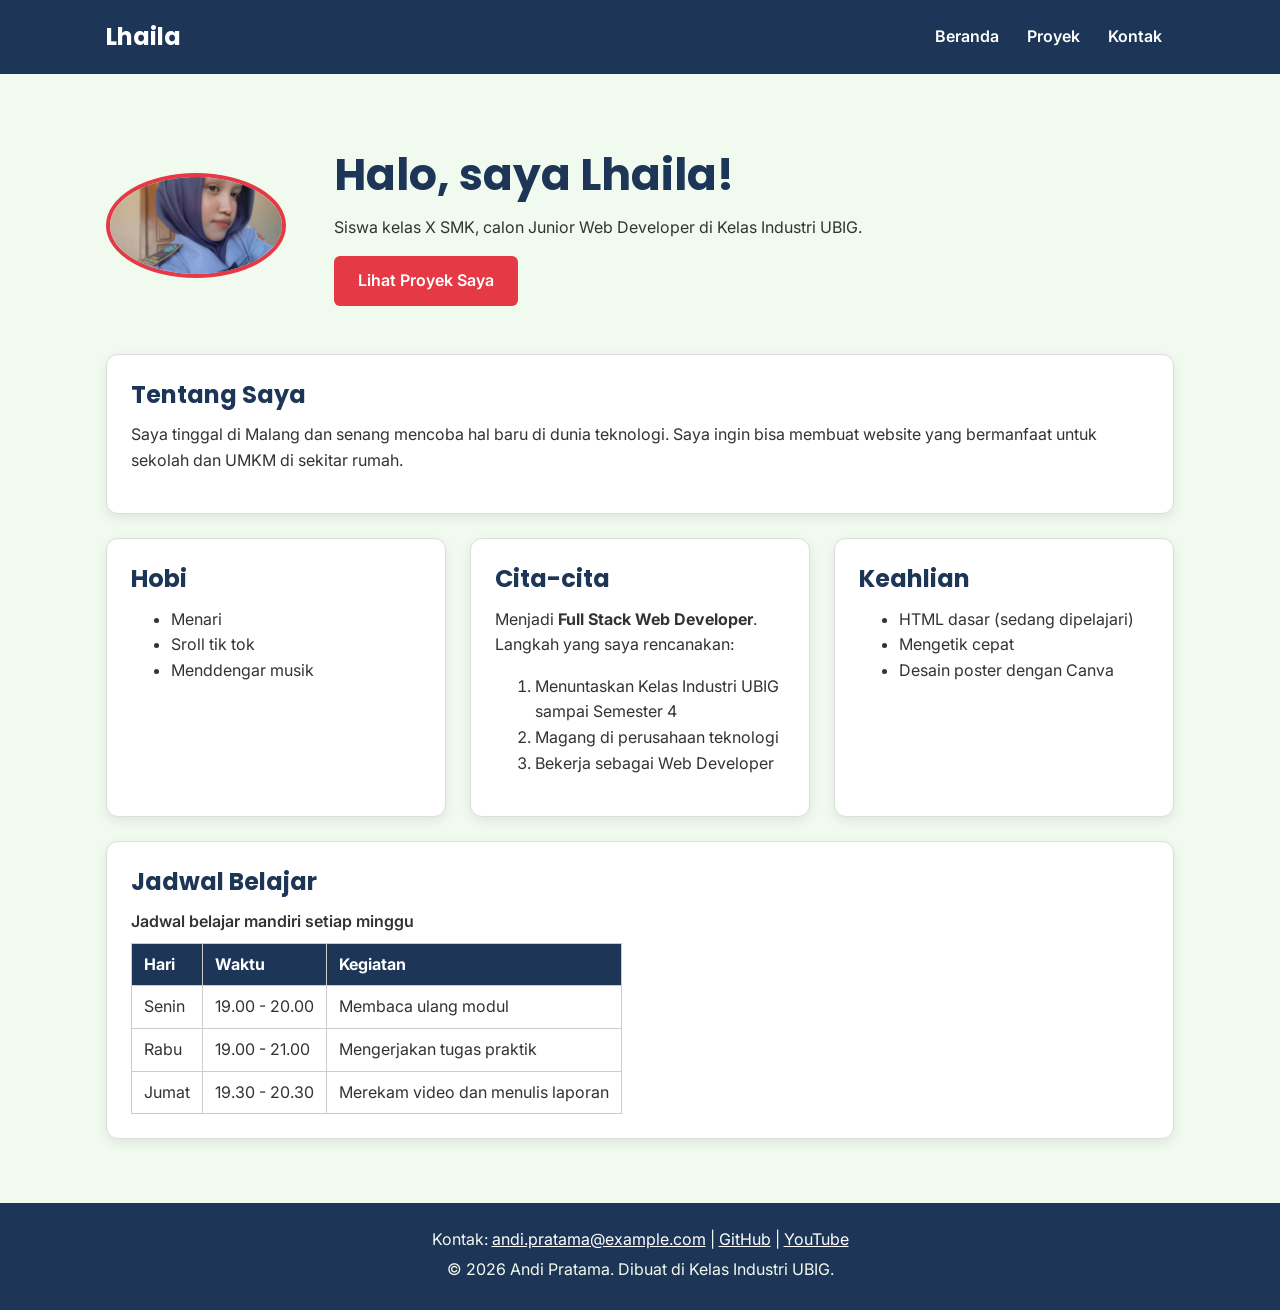
==== index.html @ 0bfcbf05 "feat: menambahkan html pertama" ====
<!DOCTYPE html>
<html lang="id">
<head>
  <meta charset="UTF-8">
  <meta name="viewport" content="width=device-width, initial-scale=1.0">
  <title>Lhaila | Beranda</title>
  <link rel="preconnect" href="https://fonts.googleapis.com">
  <link rel="preconnect" href="https://fonts.gstatic.com" crossorigin>
  <link href="https://fonts.googleapis.com/css2?family=Inter:wght@400;600&family=Poppins:wght@600;700&display=swap" rel="stylesheet">
  <link rel="stylesheet" href="css/style.css">
</head>
<body>
  <header>
    <div class="container navbar">
      <h1>Lhaila</h1>
      <nav class="menu-laptop">
        <ul>
          <li><a href="index.html">Beranda</a></li>
          <li><a href="proyek.html">Proyek</a></li>
          <li><a href="kontak.html">Kontak</a></li>
        </ul>
      </nav>
      <!-- Tantangan: menu ponsel yang bisa dibuka-tutup -->
      <details class="menu-ponsel">
        <summary>Menu</summary>
        <nav>
          <ul>
            <li><a href="index.html">Beranda</a></li>
            <li><a href="proyek.html">Proyek</a></li>
            <li><a href="kontak.html">Kontak</a></li>
          </ul>
        </nav>
      </details>
    </div>
  </header>

  <main>
    <div class="container">
      <section class="hero">
        <img src="img/fotoo lhaila.jpeg" alt="Foto profil Andi Pratama" width="180">
        <div>
          <h2>Halo, saya Lhaila!</h2>
          <p>Siswa kelas X SMK, calon Junior Web Developer di Kelas Industri UBIG.</p>
          <a href="proyek.html" class="tombol">Lihat Proyek Saya</a>
        </div>
      </section>

      <section class="kartu">
        <h2>Tentang Saya</h2>
        <p>Saya tinggal di Malang dan senang mencoba hal baru di dunia teknologi. Saya ingin bisa membuat website yang bermanfaat untuk sekolah dan UMKM di sekitar rumah.</p>
      </section>

      <div class="daftar-kartu">
        <section class="kartu">
          <h2>Hobi</h2>
          <ul>
            <li>Menari</li>
            <li>Sroll tik tok</li>
            <li>Menddengar musik</li>
          </ul>
        </section>

        <section class="kartu">
          <h2>Cita-cita</h2>
          <p>Menjadi <strong>Full Stack Web Developer</strong>. Langkah yang saya rencanakan:</p>
          <ol>
            <li>Menuntaskan Kelas Industri UBIG sampai Semester 4</li>
            <li>Magang di perusahaan teknologi</li>
            <li>Bekerja sebagai Web Developer</li>
          </ol>
        </section>

        <section class="kartu">
          <h2>Keahlian</h2>
          <ul>
            <li>HTML dasar (sedang dipelajari)</li>
            <li>Mengetik cepat</li>
            <li>Desain poster dengan Canva</li>
          </ul>
        </section>
      </div>

      <section class="kartu">
        <h2>Jadwal Belajar</h2>
        <table>
          <caption>Jadwal belajar mandiri setiap minggu</caption>
          <thead>
            <tr>
              <th>Hari</th>
              <th>Waktu</th>
              <th>Kegiatan</th>
            </tr>
          </thead>
          <tbody>
            <tr>
              <td>Senin</td>
              <td>19.00 - 20.00</td>
              <td>Membaca ulang modul</td>
            </tr>
            <tr>
              <td>Rabu</td>
              <td>19.00 - 21.00</td>
              <td>Mengerjakan tugas praktik</td>
            </tr>
            <tr>
              <td>Jumat</td>
              <td>19.30 - 20.30</td>
              <td>Merekam video dan menulis laporan</td>
            </tr>
          </tbody>
        </table>
      </section>
    </div>
  </main>

  <footer>
    <p>Kontak: <a href="mailto:andi.pratama@example.com">andi.pratama@example.com</a> |
      <a href="https://github.com/" target="_blank">GitHub</a> |
      <a href="https://www.youtube.com/" target="_blank">YouTube</a></p>
    <p>&copy; 2026 Andi Pratama. Dibuat di Kelas Industri UBIG.</p>
  </footer>
</body>
</html>
---- css/style.css ----
/* Gaya portofolio Andi Pratama
   Palet: #1D3557 (utama), #E63946 (aksen), #F1FAEE (latar)
   Huruf: Poppins (judul), Inter (isi)
   Tata letak: mobile first, titik ubah 768px (tablet) dan 1024px (laptop) */

/* 1. Reset */
* {
  box-sizing: border-box;
  margin: 0;
}

img {
  max-width: 100%;
  height: auto;
}

/* 2. Dasar halaman: warna dan huruf */
body {
  font-family: "Inter", Arial, sans-serif;
  font-size: 1rem;
  line-height: 1.6;
  color: #333333;
  background-color: #F1FAEE;
}

h1, h2, h3 {
  font-family: "Poppins", Arial, sans-serif;
  color: #1D3557;
  line-height: 1.3;
}

h2 {
  margin-bottom: 0.75rem;
}

p, ul, ol {
  margin-bottom: 1rem;
}

a {
  color: #E63946;
}

/* 3. Wadah, header, dan menu */
.container {
  max-width: 1100px;
  margin: 0 auto;
  padding: 0 1rem;
}

header {
  background-color: #1D3557;
  color: #FFFFFF;
  padding: 1rem 0;
}

header h1 {
  color: #FFFFFF;
  font-size: 1.5rem;
}

.navbar {
  display: flex;
  flex-wrap: wrap;
  justify-content: space-between;
  align-items: center;
  gap: 0.5rem;
}

nav ul {
  display: flex;
  gap: 0.25rem;
  padding: 0;
  margin: 0;
  list-style: none;
}

nav a {
  display: inline-block;
  padding: 0.5rem 0.75rem;
  border-radius: 6px;
  color: #FFFFFF;
  font-weight: 600;
  text-decoration: none;
}

/* Tantangan: menu ponsel buka-tutup dengan details */
.menu-laptop {
  display: none;
}

.menu-ponsel summary {
  padding: 0.5rem 0.75rem;
  border: 1px solid #FFFFFF;
  border-radius: 6px;
  font-weight: 600;
  cursor: pointer;
}

.menu-ponsel ul {
  flex-direction: column;
  margin-top: 0.5rem;
}

/* 4. Isi utama, hero, dan kartu */
main {
  padding: 1.5rem 0;
}

.hero {
  display: flex;
  flex-direction: column;
  align-items: center;
  gap: 1.5rem;
  padding: 1rem 0 2rem;
  text-align: center;
}

.hero img {
  border: 4px solid #E63946;
  border-radius: 50%;
}

.hero h2 {
  font-size: 2rem;
}

.tombol {
  display: inline-block;
  padding: 0.75rem 1.5rem;
  border-radius: 6px;
  background-color: #E63946;
  color: #FFFFFF;
  font-weight: 600;
  text-decoration: none;
}

.kartu {
  background-color: #FFFFFF;
  padding: 1rem;
  margin-bottom: 1.5rem;
  border: 1px solid #DDDDDD;
  border-radius: 12px;
  box-shadow: 0 4px 12px rgba(0, 0, 0, 0.08);
}

.daftar-kartu {
  display: flex;
  flex-wrap: wrap;
  gap: 1.5rem;
  margin-bottom: 1.5rem;
}

.daftar-kartu .kartu {
  flex: 1 1 280px;
  margin-bottom: 0;
}

article img {
  border-radius: 8px;
  border: 1px solid #DDDDDD;
}

/* 5. Tabel */
table {
  border-collapse: collapse;
}

caption {
  font-weight: 600;
  text-align: left;
  margin-bottom: 0.5rem;
}

th, td {
  border: 1px solid #CCCCCC;
  padding: 0.5rem 0.75rem;
  text-align: left;
}

th {
  background-color: #1D3557;
  color: #FFFFFF;
}

/* 6. Form */
label {
  font-weight: 600;
}

input, select, textarea {
  width: 100%;
  max-width: 22rem;
  padding: 0.6rem;
  margin-top: 0.25rem;
  border: 1px solid #CCCCCC;
  border-radius: 6px;
  font-family: inherit;
  font-size: 1rem;
}

button {
  padding: 0.75rem 1.5rem;
  border: none;
  border-radius: 6px;
  background-color: #E63946;
  color: #FFFFFF;
  font-family: inherit;
  font-size: 1rem;
  font-weight: 600;
  cursor: pointer;
}

/* 7. Footer */
footer {
  background-color: #1D3557;
  color: #F1FAEE;
  text-align: center;
  padding: 1.5rem;
}

footer p {
  margin-bottom: 0.25rem;
}

footer a {
  color: #FFFFFF;
}

/* 8. Tablet: lebar layar 768px ke atas */
@media (min-width: 768px) {
  .menu-laptop {
    display: block;
  }

  .menu-ponsel {
    display: none;
  }

  .hero {
    flex-direction: row;
    padding: 2rem 0 3rem;
    text-align: left;
  }

  .kartu {
    padding: 1.5rem;
  }
}

/* 9. Laptop: lebar layar 1024px ke atas */
@media (min-width: 1024px) {
  main {
    padding: 2.5rem 0;
  }

  .hero {
    gap: 3rem;
  }

  .hero h2 {
    font-size: 2.75rem;
  }
}
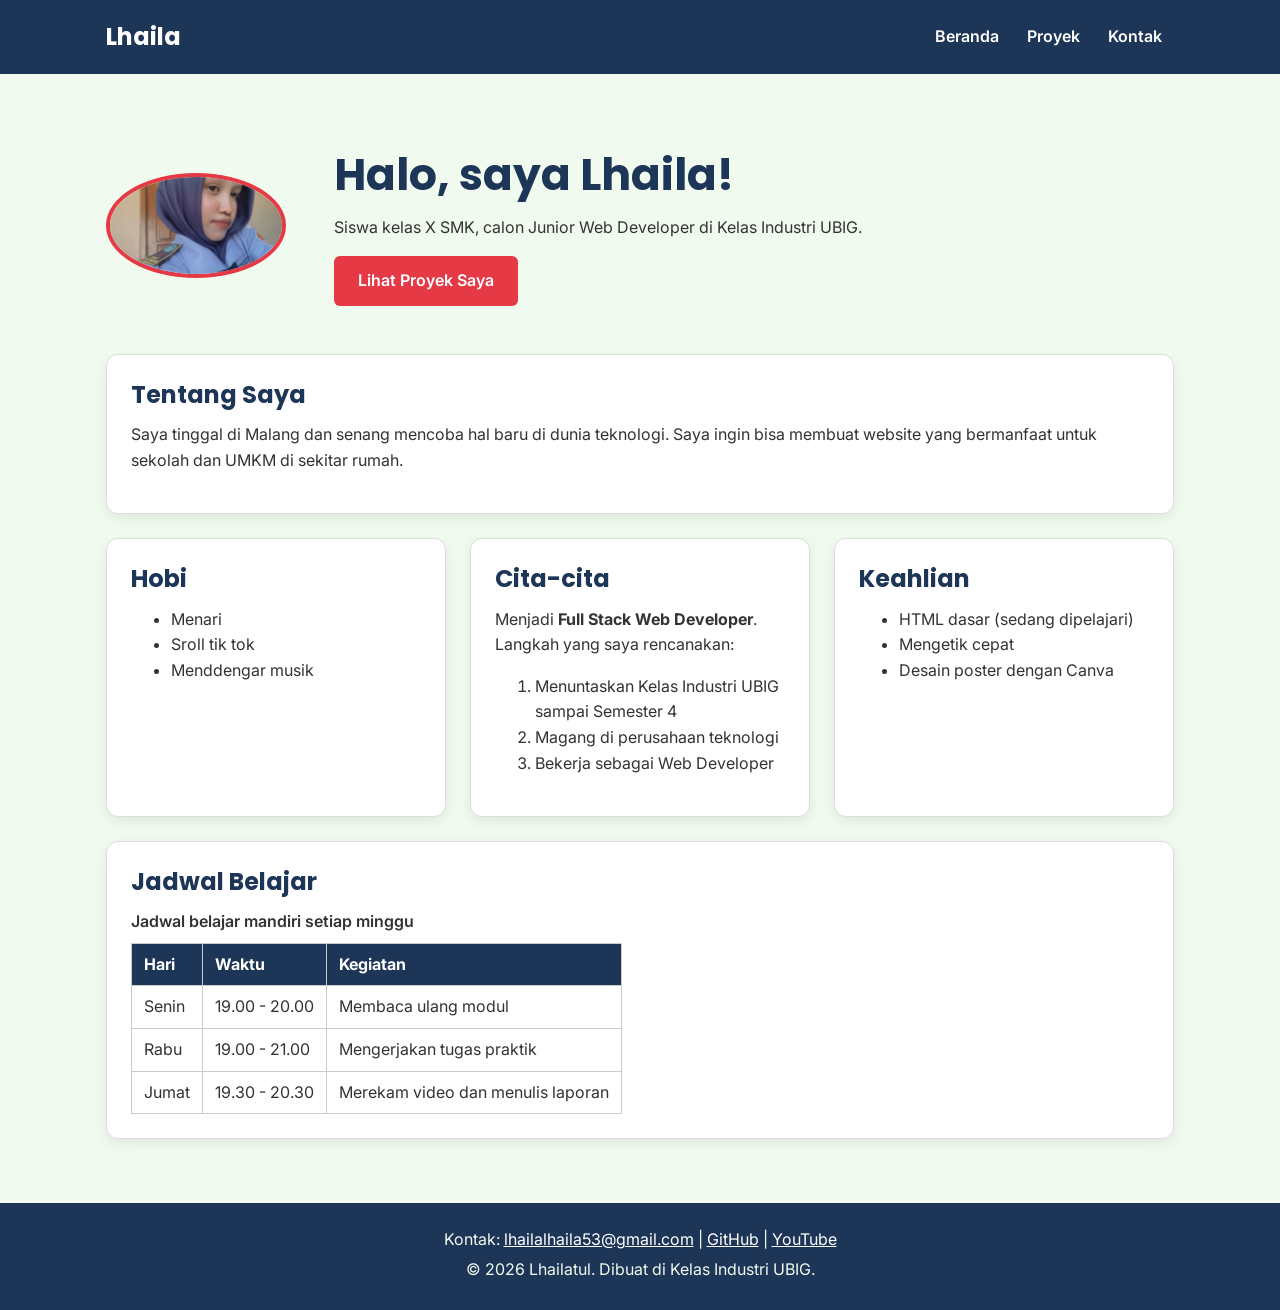
==== commit 8cedfab2: "tugas rumah" ====
--- a/index.html
+++ b/index.html
@@ -114,10 +114,10 @@
   </main>
 
   <footer>
-    <p>Kontak: <a href="mailto:andi.pratama@example.com">andi.pratama@example.com</a> |
+    <p>Kontak: <a href="mailto:lhailalhaila53@gmail.com">lhailalhaila53@gmail.com</a> |
       <a href="https://github.com/" target="_blank">GitHub</a> |
-      <a href="https://www.youtube.com/" target="_blank">YouTube</a></p>
-    <p>&copy; 2026 Andi Pratama. Dibuat di Kelas Industri UBIG.</p>
+      <a href="https://www.youtube.com/@lhailalhailarpl" target="_blank">YouTube</a></p>
+    <p>&copy; 2026 Lhailatul. Dibuat di Kelas Industri UBIG.</p>
   </footer>
 </body>
 </html>
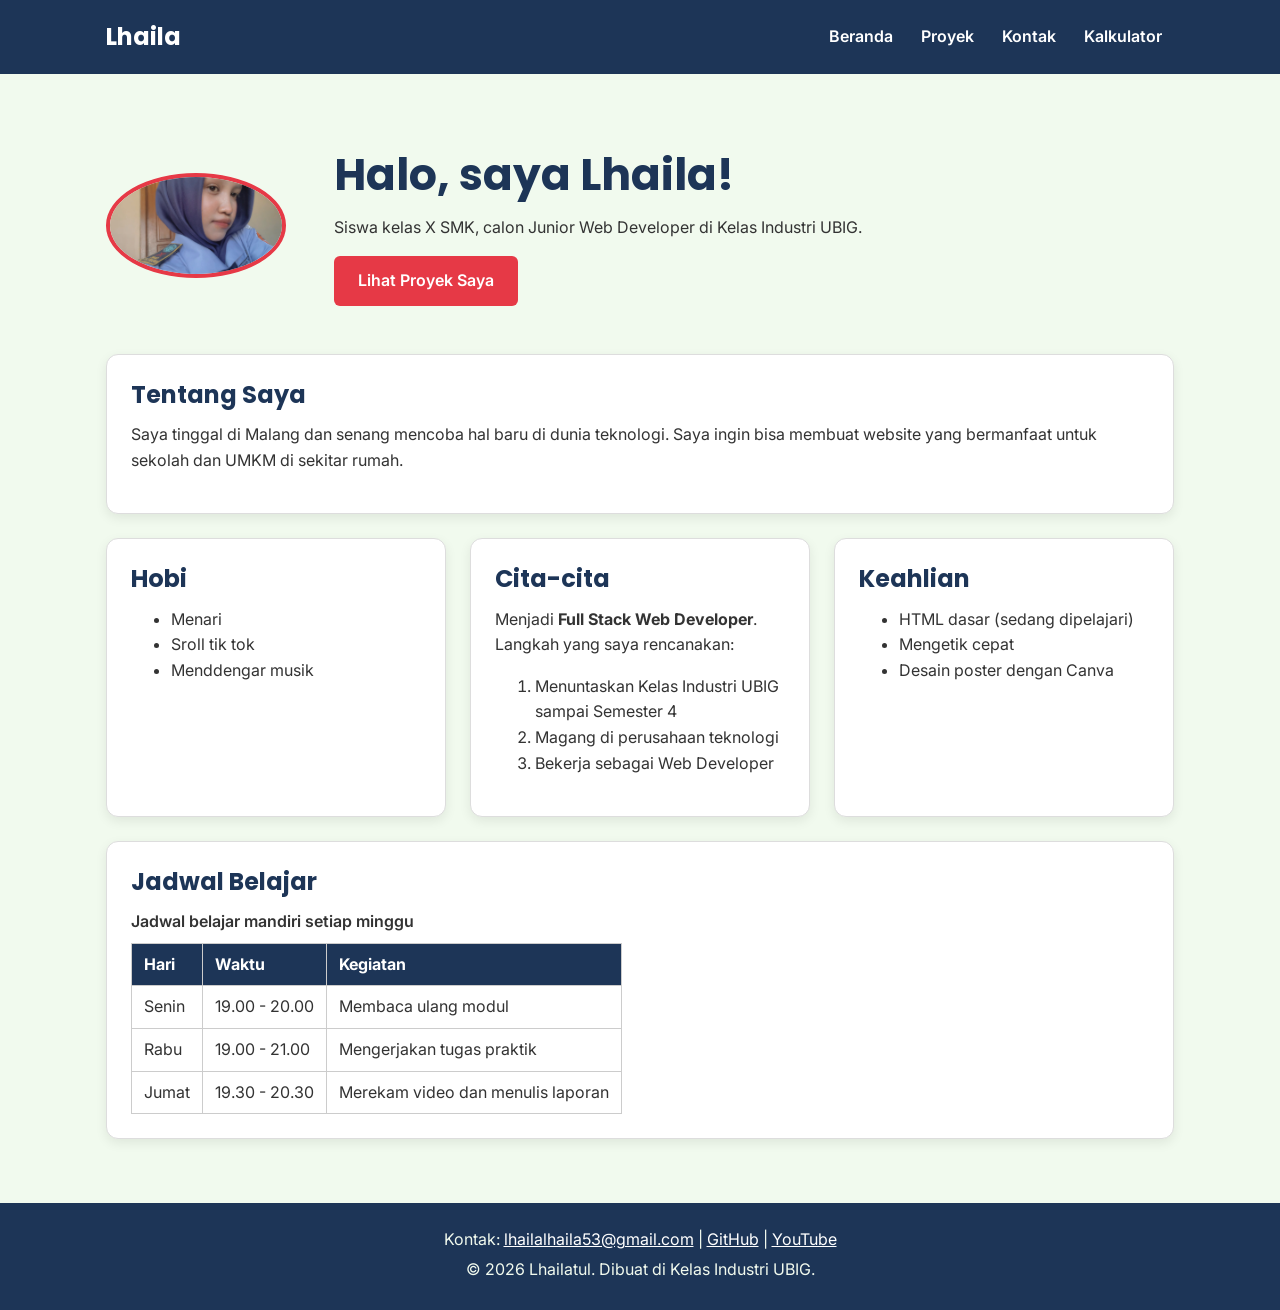
==== commit a37a8d1c: "feat:menambah dan menganti sesuai dengan modul" ====
--- a/index.html
+++ b/index.html
@@ -18,6 +18,7 @@
           <li><a href="index.html">Beranda</a></li>
           <li><a href="proyek.html">Proyek</a></li>
           <li><a href="kontak.html">Kontak</a></li>
+          <li><a href="kalkulator.html">Kalkulator</a></li>
         </ul>
       </nav>
       <!-- Tantangan: menu ponsel yang bisa dibuka-tutup -->
@@ -28,6 +29,7 @@
             <li><a href="index.html">Beranda</a></li>
             <li><a href="proyek.html">Proyek</a></li>
             <li><a href="kontak.html">Kontak</a></li>
+            <li><a href="kalkulator.html">Kalkulator</a></li>
           </ul>
         </nav>
       </details>
@@ -112,10 +114,11 @@
       </section>
     </div>
   </main>
-
+<script src="latihan.js" defer></script>
+<script src="logika.js" defer></script>
   <footer>
     <p>Kontak: <a href="mailto:lhailalhaila53@gmail.com">lhailalhaila53@gmail.com</a> |
-      <a href="https://github.com/" target="_blank">GitHub</a> |
+      <a href="https://github.com/repos" target="_blank">GitHub</a> |
       <a href="https://www.youtube.com/@lhailalhailarpl" target="_blank">YouTube</a></p>
     <p>&copy; 2026 Lhailatul. Dibuat di Kelas Industri UBIG.</p>
   </footer>
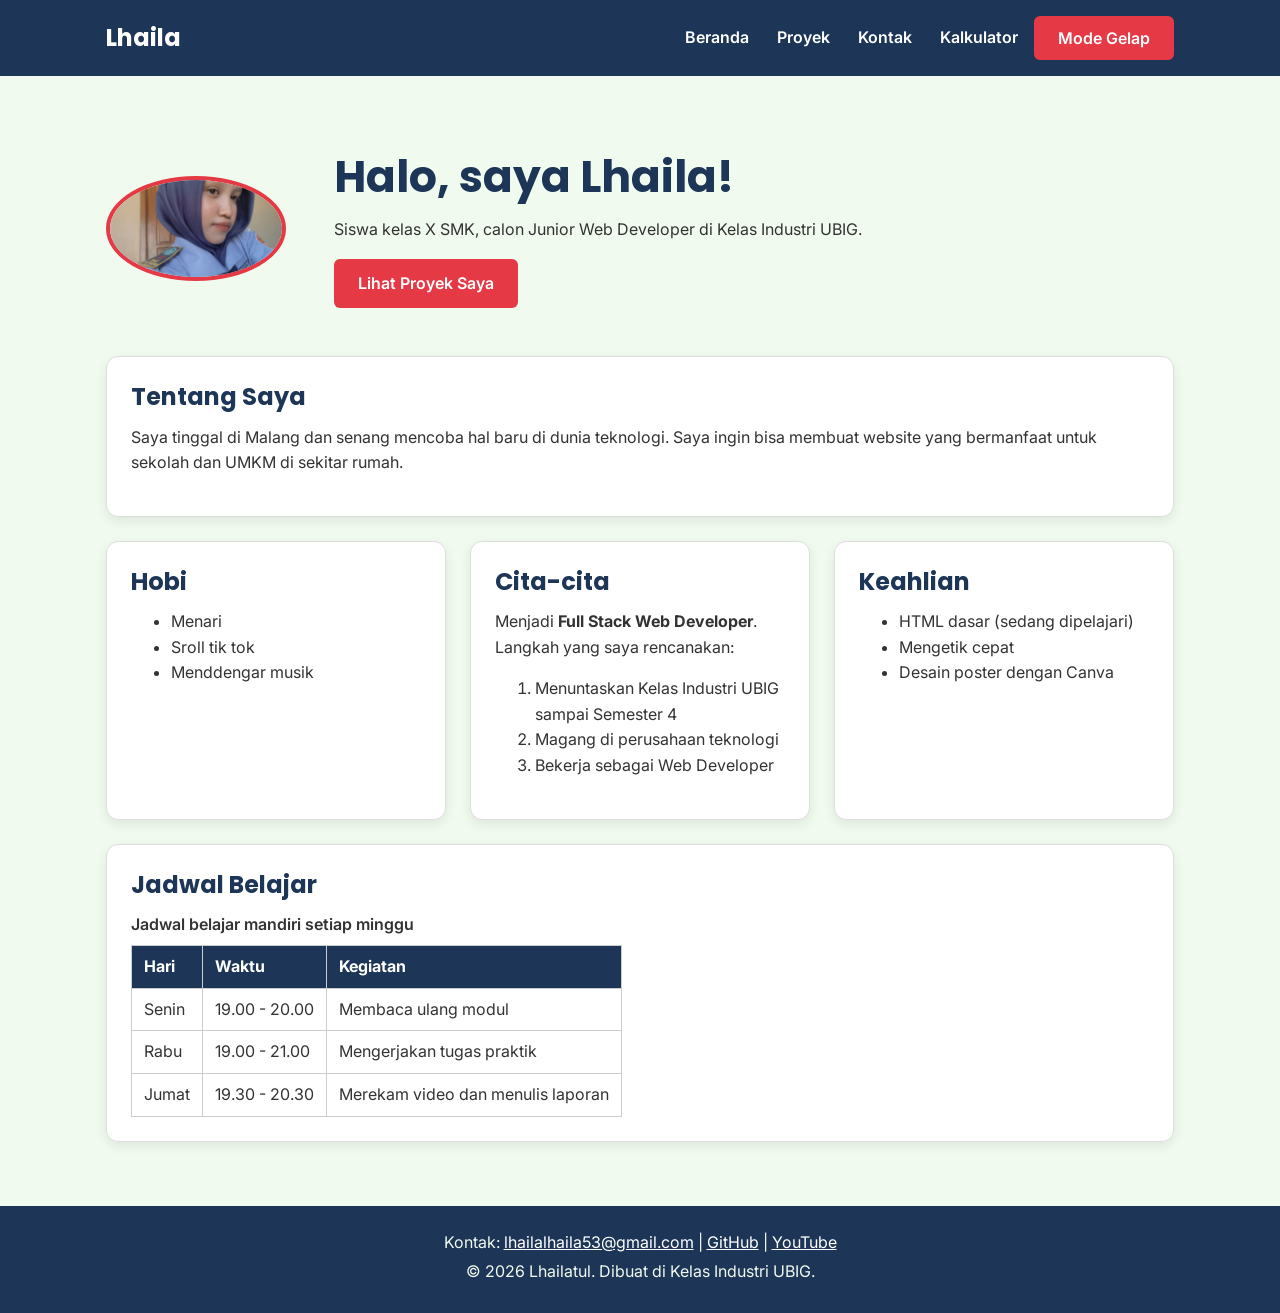
==== commit 5de17b70: "menambahkan array pertama kali" ====
--- a/index.html
+++ b/index.html
@@ -19,6 +19,10 @@
           <li><a href="proyek.html">Proyek</a></li>
           <li><a href="kontak.html">Kontak</a></li>
           <li><a href="kalkulator.html">Kalkulator</a></li>
+          <ul>
+  <li><button id="theme-toggle" class="btn-mode">Mode Gelap</button></li>
+</ul>
+
         </ul>
       </nav>
       <!-- Tantangan: menu ponsel yang bisa dibuka-tutup -->
@@ -124,3 +128,7 @@
   </footer>
 </body>
 </html>
+<body>
+
+  
+
--- a/css/style.css
+++ b/css/style.css
@@ -261,4 +261,50 @@
   .hero h2 {
     font-size: 2.75rem;
   }
-}
+
+  /* Tambahkan align-items: center pada wadah menumu */
+nav, header ul {
+  display: flex;
+  align-items: center; /* Ini yang membuat tombol sejajar tengah dengan teks menu */
+  list-style: none;
+}
+
+/* =========================================================
+   SOLUSI PAKSA MODE GELAP UNTUK SEMUA ELEMEN HALAMAN
+   ========================================================= */
+
+html.dark-mode,
+body.dark-mode,
+body.dark-mode main,
+body.dark-mode section,
+body.dark-mode article {
+  background-color: #0f172a !important;
+  background: #0f172a !important;
+  color: #f8fafc !important;
+}
+
+/* Mengubah kotak putih (Tentang Saya, Proyek, Kalkulator, dll) */
+body.dark-mode div[class*="card"],
+body.dark-mode div[class*="box"],
+body.dark-mode div[class*="tentang"],
+body.dark-mode div[class*="about"],
+body.dark-mode div[class*="container"],
+body.dark-mode .kartu {
+  background-color: #1e293b !important;
+  background: #1e293b !important;
+  color: #e2e8f0 !important;
+  box-shadow: 0 4px 12px rgba(0, 0, 0, 0.4) !important;
+}
+
+/* Mengubah semua teks judul & paragraf menjadi putih/terang */
+body.dark-mode h1,
+body.dark-mode h2,
+body.dark-mode h3,
+body.dark-mode p,
+body.dark-mode li,
+body.dark-mode label {
+  color: #f1f5f9 !important;
+}
+
+
+
